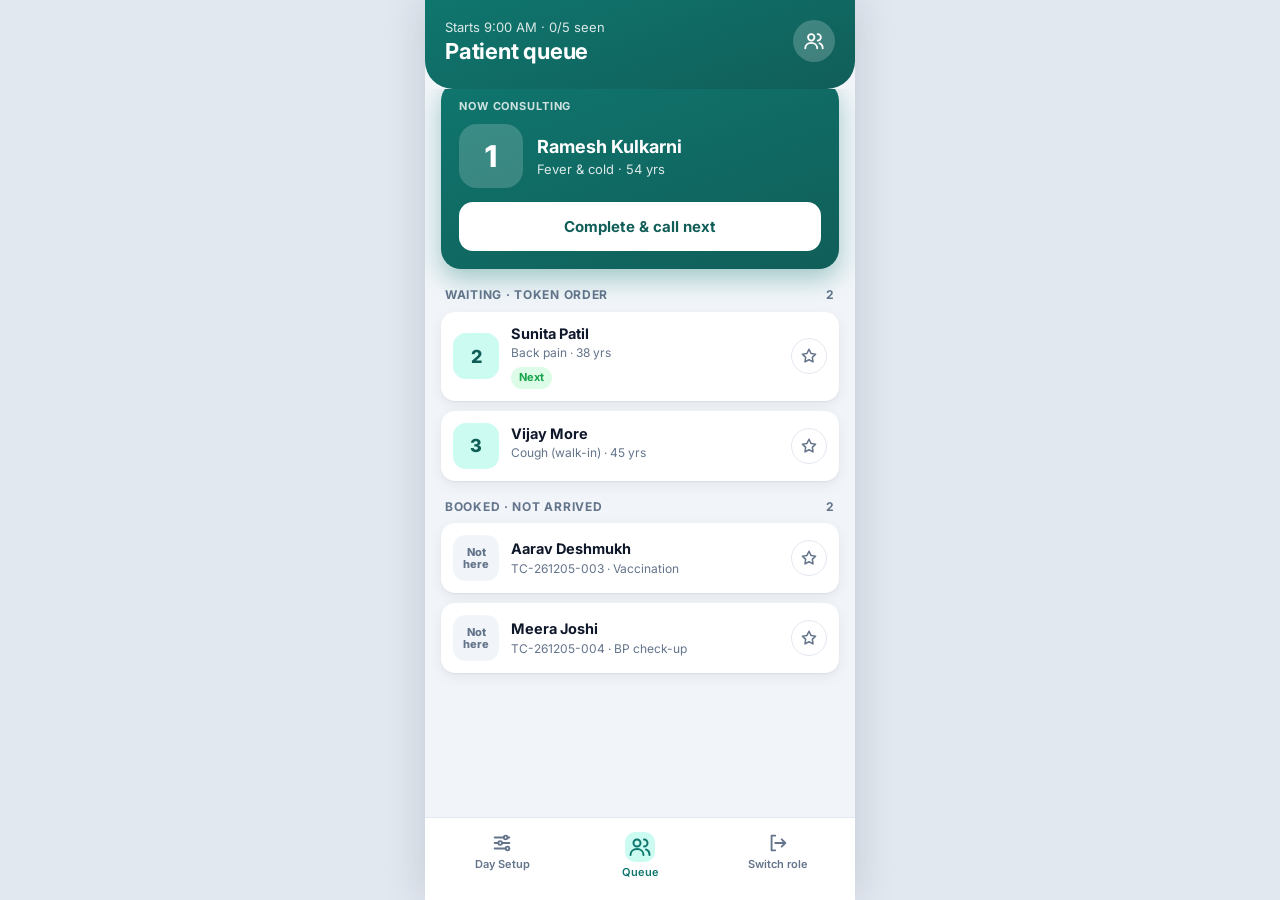
==== doctor-queue.html @ d453aa1d "Add Trimurti Clinic Figma-style mobile design prototype (patient, reception, doctor) Co-Authored-By:" ====
<!doctype html><html lang="en"><head><meta charset="utf-8"><meta name="viewport" content="width=device-width,initial-scale=1"><link rel="stylesheet" href="css/style.css"><link rel="preconnect" href="https://fonts.googleapis.com"><link href="https://fonts.googleapis.com/css2?family=Inter:wght@400;600;700;800&display=swap" rel="stylesheet"><title>Doctor · Queue</title></head><body><div class="app" id="app"></div><script src="js/tc.js"></script><script>
const {icon,esc,fmtTime,shell}=TC;
function item(a,i){
 return `<div class="item ${a.priority?'pri':''}"><div class="tk">${a.token}</div><div class="mid"><div class="nm">${esc(a.name)}</div><div class="sub">${esc(a.reason)}${a.age?' · '+esc(a.age)+' yrs':''}</div>
  <div class="meta">${i===0?'<span class="badge green">Next</span>':''}${a.priority?'<span class="badge amber">★ Priority</span>':''}</div></div>
  <button class="star ${a.priority?'on':''}" data-p="${a.id}">${icon('star')}</button></div>`;
}
function render(){
 const s=TC.load(),st=TC.stats(s),c=s.clinic,q=TC.queue(s),cur=TC.current(s);
 const away=TC.live(s).filter(a=>a.status==='booked');
 const hdr=`<div class="hdr"><div class="row"><div><p>Starts ${fmtTime(c.start)} · ${st.done}/${st.total} seen</p><h1>Patient queue</h1></div><div class="avatar">${icon('users')}</div></div></div>`;
 const body=`<div class="now" style="margin-top:-24px;position:relative"><div class="lbl">${cur?'Now consulting':'No patient inside'}</div>
  ${cur?`<div class="row"><div class="tkn">${cur.token}</div><div><b>${esc(cur.name)}</b><span>${esc(cur.reason)}${cur.age?' · '+esc(cur.age)+' yrs':''}</span></div></div>`:'<div class="row"><div class="tkn">–</div><div><b>Ready when you are</b><span>'+q.length+' patient'+(q.length===1?'':'s')+' waiting</span></div></div>'}
  <button class="btn" id="next" ${!cur&&!q.length?'disabled':''}>${cur?(q.length?'Complete &amp; call next':'Complete consultation'):'Call first patient'}</button></div>
  <div class="sec">Waiting · token order <span>${q.length}</span></div>
  ${q.length?q.map(item).join(''):'<div class="empty">Queue is empty. Reception gives tokens as patients arrive.</div>'}
  <div class="sec">Booked · not arrived <span>${away.length}</span></div>
  ${away.length?away.map(a=>`<div class="item ${a.priority?'pri':''}"><div class="tk none">Not<br>here</div><div class="mid"><div class="nm">${esc(a.name)}</div><div class="sub">${esc(a.id)} · ${esc(a.reason)}</div>${a.priority?'<div class="meta"><span class="badge amber">★ Priority</span></div>':''}</div><button class="star ${a.priority?'on':''}" data-p="${a.id}">${icon('star')}</button></div>`).join(''):'<div class="empty">Everyone has arrived.</div>'}`;
 document.getElementById('app').innerHTML=shell('doctor','doctor-queue.html',hdr,body);
 document.getElementById('next').onclick=()=>{TC.callNext();render()};
 document.querySelectorAll('[data-p]').forEach(b=>b.onclick=()=>{TC.togglePriority(b.dataset.p);render()});
}
render();TC.onChange(render);
</script></body></html>
---- css/style.css ----
:root{
  --p:#0F766E;--p-d:#115E59;--p-l:#CCFBF1;--p-xl:#F0FDFA;
  --ink:#0F172A;--mut:#64748B;--line:#E2E8F0;--bg:#F1F5F9;--card:#fff;
  --amber:#F59E0B;--amber-l:#FEF3C7;--red:#DC2626;--red-l:#FEE2E2;
  --green:#16A34A;--green-l:#DCFCE7;--blue:#2563EB;--blue-l:#DBEAFE;
  --r:16px;--sh:0 1px 2px rgba(15,23,42,.06),0 4px 14px rgba(15,23,42,.06);
}
*{box-sizing:border-box;margin:0;-webkit-tap-highlight-color:transparent}
html,body{height:100%}
body{font-family:Inter,system-ui,-apple-system,"Segoe UI",Roboto,sans-serif;color:var(--ink);background:#E2E8F0;font-size:14px;line-height:1.4}
a{color:inherit;text-decoration:none}
button,input,select{font:inherit;color:inherit}
.app{width:100%;max-width:430px;height:100vh;margin:0 auto;background:var(--bg);display:flex;flex-direction:column;position:relative;overflow:hidden;box-shadow:0 0 40px rgba(15,23,42,.15)}
html.framed body{background:transparent}
html.framed .app{box-shadow:none;max-width:none}
.sb{display:none;justify-content:space-between;align-items:center;padding:12px 24px 0;background:var(--p);color:#fff;font-weight:600;font-size:14px;height:40px}
html.framed .sb{display:flex}
.sb.light{background:transparent;color:var(--ink)}
.hdr{background:linear-gradient(160deg,var(--p) 0%,var(--p-d) 100%);color:#fff;padding:16px 20px 22px;border-radius:0 0 28px 28px;flex:none}
.hdr h1{font-size:22px;font-weight:700;letter-spacing:-.01em}
.hdr p{opacity:.85;font-size:13px;margin-top:2px}
.hdr .row{display:flex;justify-content:space-between;align-items:center;gap:12px}
.avatar{width:42px;height:42px;border-radius:50%;background:rgba(255,255,255,.2);display:grid;place-items:center;font-weight:700;flex:none}
.scroll{flex:1;overflow-y:auto;padding:16px 16px 24px}
.scroll.pull{margin-top:-14px;padding-top:0}
.tabbar{flex:none;display:flex;background:#fff;border-top:1px solid var(--line);padding:8px 8px 14px}
.tab{flex:1;display:flex;flex-direction:column;align-items:center;gap:3px;font-size:11px;font-weight:600;color:var(--mut);padding:6px 0;border-radius:12px}
.tab.on{color:var(--p)}
.tab.on svg{background:var(--p-l);border-radius:10px;padding:3px;width:30px;height:30px;box-sizing:border-box}
.card{background:var(--card);border-radius:var(--r);box-shadow:var(--sh);padding:16px;margin-bottom:14px}
.card h3{font-size:15px;font-weight:700;margin-bottom:10px}
.sec{font-size:12px;font-weight:700;color:var(--mut);text-transform:uppercase;letter-spacing:.06em;margin:18px 4px 8px;display:flex;justify-content:space-between;align-items:center}
.btn{display:flex;align-items:center;justify-content:center;gap:8px;width:100%;border:0;border-radius:14px;padding:14px;font-weight:700;font-size:15px;background:var(--p);color:#fff;cursor:pointer;box-shadow:0 6px 16px rgba(15,118,110,.3)}
.btn:active{transform:scale(.98)}
.btn.sec2{background:var(--p-l);color:var(--p-d);box-shadow:none}
.btn.ghost{background:#fff;color:var(--ink);border:1px solid var(--line);box-shadow:none}
.btn.danger{background:var(--red-l);color:var(--red);box-shadow:none}
.btn.sm{width:auto;padding:8px 14px;font-size:13px;border-radius:10px;box-shadow:none}
.btn[disabled]{opacity:.45;pointer-events:none}
.field{margin-bottom:14px}
.field label{display:block;font-size:12px;font-weight:600;color:var(--mut);margin-bottom:6px}
.field input,.field select{width:100%;border:1.5px solid var(--line);border-radius:12px;padding:12px 14px;background:#fff;outline:none;font-size:15px}
.field input:focus{border-color:var(--p);box-shadow:0 0 0 3px var(--p-l)}
.chips{display:flex;flex-wrap:wrap;gap:8px}
.chip{border:1.5px solid var(--line);background:#fff;border-radius:999px;padding:7px 12px;font-size:13px;font-weight:600;color:var(--mut);cursor:pointer}
.chip.on{background:var(--p-l);border-color:var(--p);color:var(--p-d)}
.badge{display:inline-flex;align-items:center;gap:4px;font-size:11px;font-weight:700;padding:3px 8px;border-radius:999px;background:var(--bg);color:var(--mut)}
.badge.green{background:var(--green-l);color:var(--green)}.badge.amber{background:var(--amber-l);color:#B45309}
.badge.blue{background:var(--blue-l);color:var(--blue)}.badge.red{background:var(--red-l);color:var(--red)}.badge.teal{background:var(--p-l);color:var(--p-d)}
.tiles{display:grid;grid-template-columns:repeat(4,1fr);gap:8px;margin-bottom:14px}
.tile{background:#fff;border-radius:14px;padding:10px 6px;text-align:center;box-shadow:var(--sh)}
.tile b{display:block;font-size:20px}.tile span{font-size:10.5px;color:var(--mut);font-weight:600}
.pull .tiles{margin-top:0}
.seg{display:flex;background:#E2E8F0;border-radius:12px;padding:3px;margin-bottom:12px}
.seg button{flex:1;border:0;background:transparent;padding:8px 4px;border-radius:10px;font-size:12.5px;font-weight:700;color:var(--mut);cursor:pointer}
.seg button.on{background:#fff;color:var(--ink);box-shadow:var(--sh)}
.item{display:flex;gap:12px;align-items:center;background:#fff;border-radius:14px;padding:12px;margin-bottom:10px;box-shadow:var(--sh)}
.item.pri{border:1.5px solid var(--amber);background:#FFFBEB}
.item .tk{width:46px;height:46px;border-radius:13px;background:var(--p-l);color:var(--p-d);display:grid;place-items:center;font-weight:800;font-size:18px;flex:none}
.item .tk.none{background:var(--bg);color:var(--mut);font-size:11px;text-align:center;line-height:1.1}
.item .tk.now{background:var(--p);color:#fff}
.item .mid{flex:1;min-width:0}
.item .nm{font-weight:700;font-size:14.5px;white-space:nowrap;overflow:hidden;text-overflow:ellipsis}
.item .sub{font-size:12px;color:var(--mut);margin-top:1px}
.item .meta{display:flex;gap:6px;margin-top:5px;flex-wrap:wrap}
.star{width:36px;height:36px;border-radius:50%;border:1.5px solid var(--line);background:#fff;display:grid;place-items:center;color:var(--mut);cursor:pointer;flex:none}
.star.on{background:var(--amber);border-color:var(--amber);color:#fff}
.star svg{width:18px;height:18px}
.stepper{display:flex;align-items:center;justify-content:space-between;padding:12px 0;border-bottom:1px solid var(--line)}
.stepper:last-child{border:0}
.stepper .l b{display:block;font-size:14px}.stepper .l span{font-size:12px;color:var(--mut)}
.stepper .c{display:flex;align-items:center;gap:12px}
.stepper .c button{width:34px;height:34px;border-radius:50%;border:0;background:var(--p-l);color:var(--p-d);font-size:20px;font-weight:700;cursor:pointer}
.stepper .c output{min-width:34px;text-align:center;font-weight:800;font-size:18px}
.bar{height:8px;background:var(--line);border-radius:99px;overflow:hidden}.bar i{display:block;height:100%;background:var(--p);border-radius:99px}
.big{text-align:center;padding:22px 16px}
.big .lbl{font-size:12px;color:var(--mut);font-weight:700;text-transform:uppercase;letter-spacing:.06em}
.big .num{font-size:64px;font-weight:800;color:var(--p);line-height:1.1}
.uid{font-family:ui-monospace,Menlo,Consolas,monospace;font-size:22px;font-weight:800;letter-spacing:.04em;background:var(--p-xl);border:2px dashed var(--p);color:var(--p-d);padding:12px;border-radius:14px;margin:10px 0}
.steps{display:flex;justify-content:space-between;margin:6px 0 2px}
.steps div{flex:1;text-align:center;font-size:10.5px;font-weight:700;color:var(--mut);position:relative}
.steps div i{display:grid;place-items:center;width:26px;height:26px;border-radius:50%;background:var(--line);margin:0 auto 5px;font-style:normal;position:relative;z-index:1}
.steps div.on i{background:var(--p);color:#fff}.steps div.on{color:var(--p-d)}
.steps div:not(:last-child):after{content:"";position:absolute;top:12px;left:50%;width:100%;height:2px;background:var(--line)}
.steps div.on:not(:last-child):after{background:var(--p)}
.kv{display:flex;justify-content:space-between;padding:8px 0;border-bottom:1px solid var(--line);font-size:13.5px}.kv:last-child{border:0}.kv span{color:var(--mut)}.kv b{font-weight:700}
.role{display:flex;gap:14px;align-items:center;background:#fff;border-radius:18px;padding:16px;margin-bottom:12px;box-shadow:var(--sh)}
.role .ic{width:52px;height:52px;border-radius:16px;display:grid;place-items:center;flex:none}
.role b{display:block;font-size:16px}.role span{font-size:12.5px;color:var(--mut)}
.role .go{margin-left:auto;color:var(--mut)}
.banner{border-radius:14px;padding:12px 14px;font-size:13px;font-weight:600;margin-bottom:14px;display:flex;gap:10px;align-items:flex-start}
.banner.warn{background:var(--amber-l);color:#92400E}.banner.err{background:var(--red-l);color:var(--red)}.banner.ok{background:var(--green-l);color:#166534}
.fab{position:absolute;right:16px;bottom:84px;background:var(--p);color:#fff;border:0;border-radius:999px;padding:14px 18px;font-weight:700;display:flex;gap:8px;align-items:center;box-shadow:0 8px 20px rgba(15,118,110,.4);cursor:pointer}
.sheet-bg{position:absolute;inset:0;background:rgba(15,23,42,.5);display:flex;align-items:flex-end;z-index:20}
.sheet{background:#fff;width:100%;border-radius:24px 24px 0 0;padding:18px 18px 28px}
.sheet h3{margin-bottom:14px;font-size:17px}
.toast{position:absolute;left:50%;bottom:90px;transform:translateX(-50%);background:var(--ink);color:#fff;padding:10px 16px;border-radius:12px;font-size:13px;font-weight:600;z-index:30;white-space:nowrap}
.toggle{width:52px;height:30px;background:var(--line);border-radius:99px;position:relative;cursor:pointer;border:0;flex:none}
.toggle:after{content:"";position:absolute;top:3px;left:3px;width:24px;height:24px;border-radius:50%;background:#fff;transition:.2s;box-shadow:0 1px 3px rgba(0,0,0,.3)}
.toggle.on{background:var(--p)}.toggle.on:after{left:25px}
.empty{text-align:center;color:var(--mut);padding:28px 12px;font-size:13px}
.now{background:linear-gradient(160deg,var(--p),var(--p-d));color:#fff;border-radius:20px;padding:18px;margin-bottom:14px;box-shadow:0 10px 24px rgba(15,118,110,.35)}
.now .lbl{font-size:11px;font-weight:700;opacity:.8;text-transform:uppercase;letter-spacing:.08em}
.now .row{display:flex;gap:14px;align-items:center;margin:10px 0 14px}
.now .tkn{width:64px;height:64px;border-radius:18px;background:rgba(255,255,255,.18);display:grid;place-items:center;font-size:30px;font-weight:800}
.now b{font-size:18px;display:block}.now span{opacity:.85;font-size:13px}
.now .btn{background:#fff;color:var(--p-d);box-shadow:none}
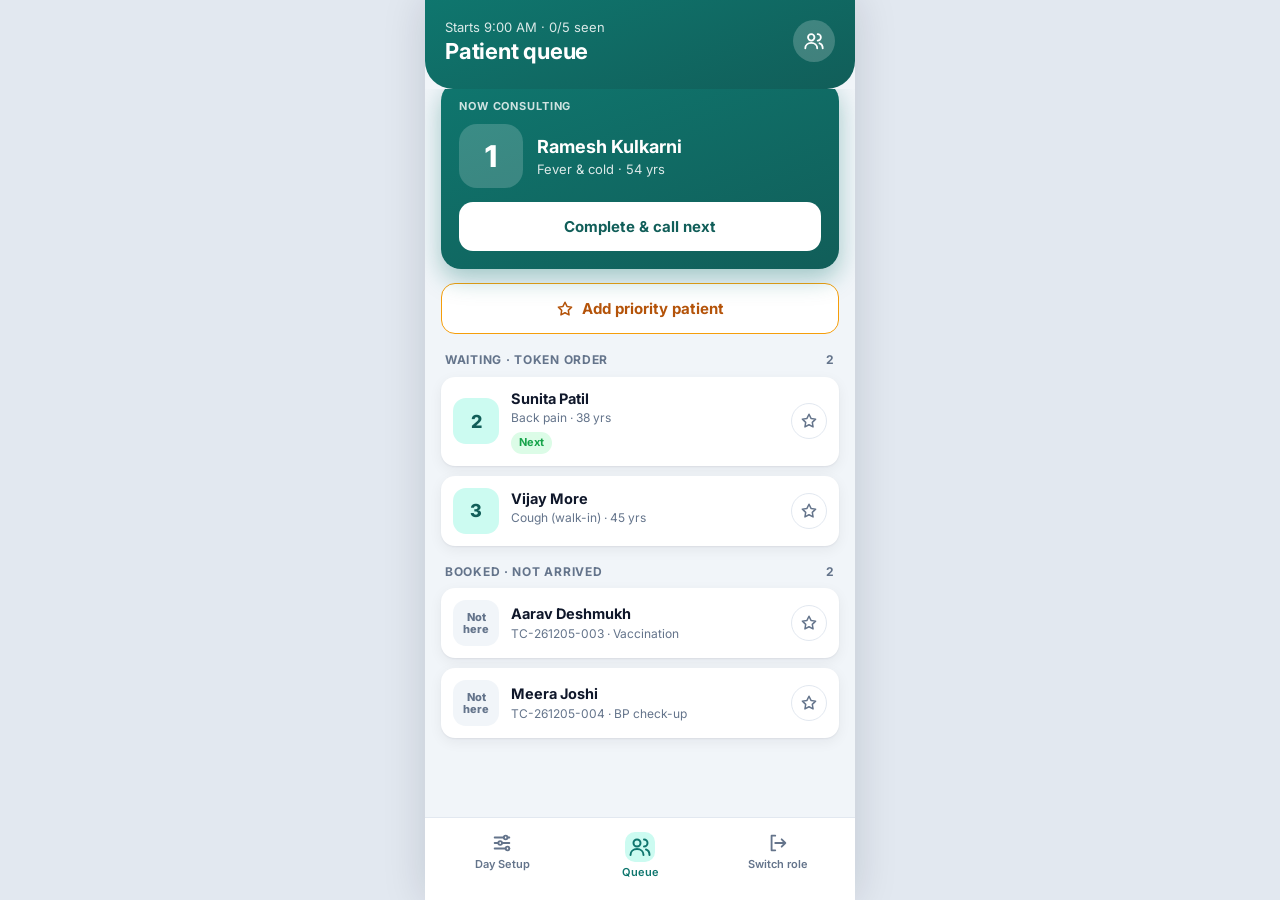
==== commit eea354d0: "Let doctor add new priority patients from queue and setup screens Co-Authored-By: Claude Sonnet 5.5 " ====
--- a/doctor-queue.html
+++ b/doctor-queue.html
@@ -1,4 +1,4 @@
-<!doctype html><html lang="en"><head><meta charset="utf-8"><meta name="viewport" content="width=device-width,initial-scale=1"><link rel="stylesheet" href="css/style.css"><link rel="preconnect" href="https://fonts.googleapis.com"><link href="https://fonts.googleapis.com/css2?family=Inter:wght@400;600;700;800&display=swap" rel="stylesheet"><title>Doctor · Queue</title></head><body><div class="app" id="app"></div><script src="js/tc.js"></script><script>
+<!doctype html><html lang="en"><head><meta charset="utf-8"><meta name="viewport" content="width=device-width,initial-scale=1"><link rel="manifest" href="manifest.json"><meta name="theme-color" content="#0F766E"><meta name="apple-mobile-web-app-capable" content="yes"><link rel="apple-touch-icon" href="icons/icon-192.png"><link rel="stylesheet" href="css/style.css"><link rel="preconnect" href="https://fonts.googleapis.com"><link href="https://fonts.googleapis.com/css2?family=Inter:wght@400;600;700;800&display=swap" rel="stylesheet"><title>Doctor · Queue</title></head><body><div class="app" id="app"></div><script src="js/tc.js"></script><script>
 const {icon,esc,fmtTime,shell}=TC;
 function item(a,i){
  return `<div class="item ${a.priority?'pri':''}"><div class="tk">${a.token}</div><div class="mid"><div class="nm">${esc(a.name)}</div><div class="sub">${esc(a.reason)}${a.age?' · '+esc(a.age)+' yrs':''}</div>
@@ -12,13 +12,15 @@
  const body=`<div class="now" style="margin-top:-24px;position:relative"><div class="lbl">${cur?'Now consulting':'No patient inside'}</div>
   ${cur?`<div class="row"><div class="tkn">${cur.token}</div><div><b>${esc(cur.name)}</b><span>${esc(cur.reason)}${cur.age?' · '+esc(cur.age)+' yrs':''}</span></div></div>`:'<div class="row"><div class="tkn">–</div><div><b>Ready when you are</b><span>'+q.length+' patient'+(q.length===1?'':'s')+' waiting</span></div></div>'}
   <button class="btn" id="next" ${!cur&&!q.length?'disabled':''}>${cur?(q.length?'Complete &amp; call next':'Complete consultation'):'Call first patient'}</button></div>
+  <button class="btn ghost" id="addp" style="margin-bottom:6px;border-color:var(--amber);color:#B45309">${icon('star',18)} Add priority patient</button>
   <div class="sec">Waiting · token order <span>${q.length}</span></div>
   ${q.length?q.map(item).join(''):'<div class="empty">Queue is empty. Reception gives tokens as patients arrive.</div>'}
   <div class="sec">Booked · not arrived <span>${away.length}</span></div>
   ${away.length?away.map(a=>`<div class="item ${a.priority?'pri':''}"><div class="tk none">Not<br>here</div><div class="mid"><div class="nm">${esc(a.name)}</div><div class="sub">${esc(a.id)} · ${esc(a.reason)}</div>${a.priority?'<div class="meta"><span class="badge amber">★ Priority</span></div>':''}</div><button class="star ${a.priority?'on':''}" data-p="${a.id}">${icon('star')}</button></div>`).join(''):'<div class="empty">Everyone has arrived.</div>'}`;
  document.getElementById('app').innerHTML=shell('doctor','doctor-queue.html',hdr,body);
+ document.getElementById('addp').onclick=()=>TC.prioritySheet(a=>{render();TC.toast(a.name.split(' ')[0]+' added as first (token '+a.token+')')});
  document.getElementById('next').onclick=()=>{TC.callNext();render()};
  document.querySelectorAll('[data-p]').forEach(b=>b.onclick=()=>{TC.togglePriority(b.dataset.p);render()});
 }
 render();TC.onChange(render);
-</script></body></html>
+</script><script>if("serviceWorker"in navigator&&top===window)navigator.serviceWorker.register("sw.js").catch(()=>{})</script></body></html>
--- a/css/style.css
+++ b/css/style.css
@@ -10,7 +10,7 @@
 body{font-family:Inter,system-ui,-apple-system,"Segoe UI",Roboto,sans-serif;color:var(--ink);background:#E2E8F0;font-size:14px;line-height:1.4}
 a{color:inherit;text-decoration:none}
 button,input,select{font:inherit;color:inherit}
-.app{width:100%;max-width:430px;height:100vh;margin:0 auto;background:var(--bg);display:flex;flex-direction:column;position:relative;overflow:hidden;box-shadow:0 0 40px rgba(15,23,42,.15)}
+.app{width:100%;max-width:430px;height:100dvh;margin:0 auto;background:var(--bg);display:flex;flex-direction:column;position:relative;overflow:hidden;box-shadow:0 0 40px rgba(15,23,42,.15)}
 html.framed body{background:transparent}
 html.framed .app{box-shadow:none;max-width:none}
 .sb{display:none;justify-content:space-between;align-items:center;padding:12px 24px 0;background:var(--p);color:#fff;font-weight:600;font-size:14px;height:40px}
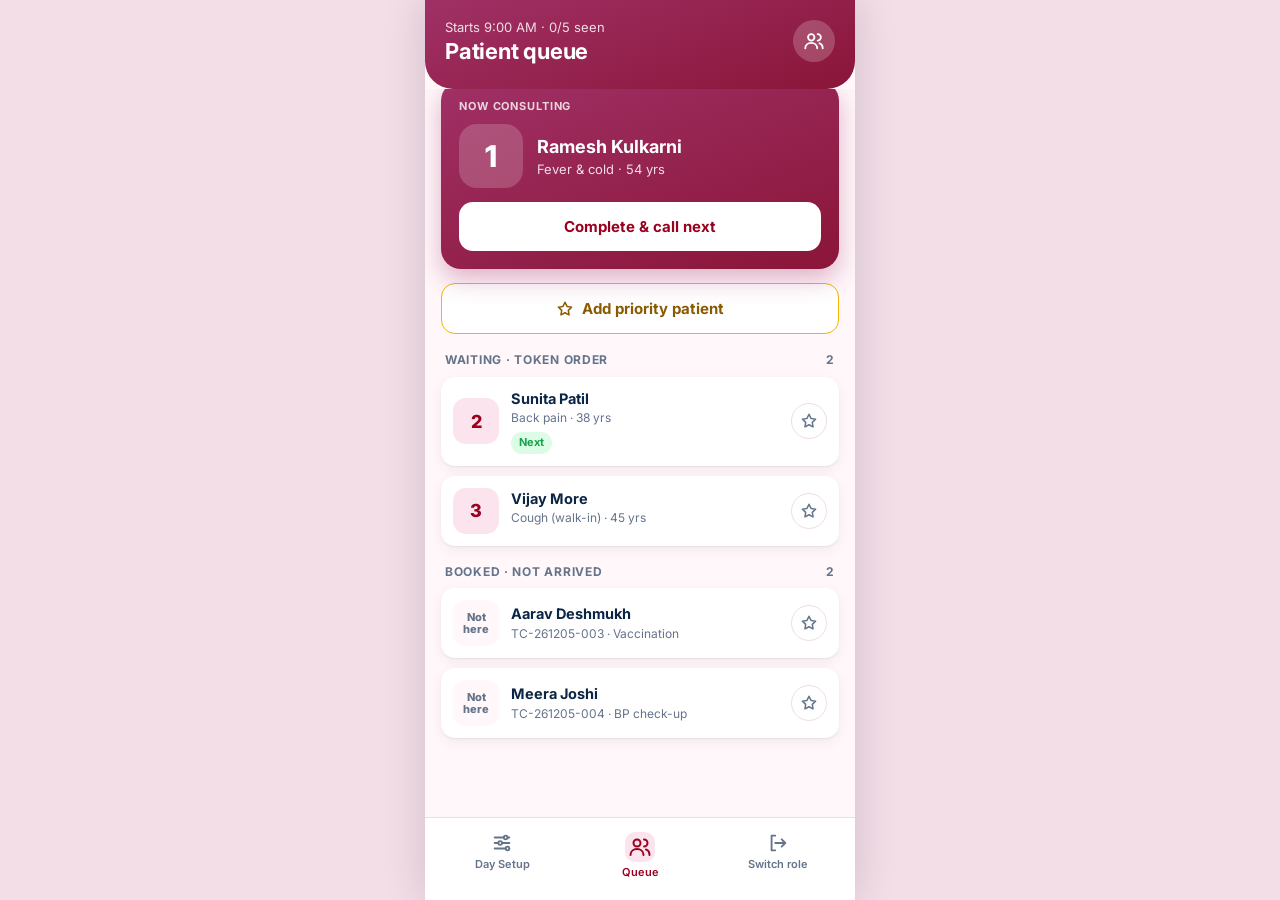
==== commit 0cc1d7ff: "Add logo splash screen and rebrand palette to plum/maroon/gold Co-Authored-By: Claude Sonnet 5.5 <no" ====
--- a/doctor-queue.html
+++ b/doctor-queue.html
@@ -1,4 +1,4 @@
-<!doctype html><html lang="en"><head><meta charset="utf-8"><meta name="viewport" content="width=device-width,initial-scale=1"><link rel="manifest" href="manifest.json"><meta name="theme-color" content="#0F766E"><meta name="apple-mobile-web-app-capable" content="yes"><link rel="apple-touch-icon" href="icons/icon-192.png"><link rel="stylesheet" href="css/style.css"><link rel="preconnect" href="https://fonts.googleapis.com"><link href="https://fonts.googleapis.com/css2?family=Inter:wght@400;600;700;800&display=swap" rel="stylesheet"><title>Doctor · Queue</title></head><body><div class="app" id="app"></div><script src="js/tc.js"></script><script>
+<!doctype html><html lang="en"><head><meta charset="utf-8"><meta name="viewport" content="width=device-width,initial-scale=1"><link rel="manifest" href="manifest.json"><meta name="theme-color" content="#A03166"><meta name="apple-mobile-web-app-capable" content="yes"><link rel="apple-touch-icon" href="icons/icon-192.png"><link rel="stylesheet" href="css/style.css"><link rel="preconnect" href="https://fonts.googleapis.com"><link href="https://fonts.googleapis.com/css2?family=Inter:wght@400;600;700;800&display=swap" rel="stylesheet"><title>Doctor · Queue</title></head><body><div class="app" id="app"></div><script src="js/tc.js"></script><script>
 const {icon,esc,fmtTime,shell}=TC;
 function item(a,i){
  return `<div class="item ${a.priority?'pri':''}"><div class="tk">${a.token}</div><div class="mid"><div class="nm">${esc(a.name)}</div><div class="sub">${esc(a.reason)}${a.age?' · '+esc(a.age)+' yrs':''}</div>
@@ -12,7 +12,7 @@
  const body=`<div class="now" style="margin-top:-24px;position:relative"><div class="lbl">${cur?'Now consulting':'No patient inside'}</div>
   ${cur?`<div class="row"><div class="tkn">${cur.token}</div><div><b>${esc(cur.name)}</b><span>${esc(cur.reason)}${cur.age?' · '+esc(cur.age)+' yrs':''}</span></div></div>`:'<div class="row"><div class="tkn">–</div><div><b>Ready when you are</b><span>'+q.length+' patient'+(q.length===1?'':'s')+' waiting</span></div></div>'}
   <button class="btn" id="next" ${!cur&&!q.length?'disabled':''}>${cur?(q.length?'Complete &amp; call next':'Complete consultation'):'Call first patient'}</button></div>
-  <button class="btn ghost" id="addp" style="margin-bottom:6px;border-color:var(--amber);color:#B45309">${icon('star',18)} Add priority patient</button>
+  <button class="btn ghost" id="addp" style="margin-bottom:6px;border-color:var(--amber);color:#8A5A00">${icon('star',18)} Add priority patient</button>
   <div class="sec">Waiting · token order <span>${q.length}</span></div>
   ${q.length?q.map(item).join(''):'<div class="empty">Queue is empty. Reception gives tokens as patients arrive.</div>'}
   <div class="sec">Booked · not arrived <span>${away.length}</span></div>
--- a/css/style.css
+++ b/css/style.css
@@ -1,13 +1,13 @@
 :root{
-  --p:#0F766E;--p-d:#115E59;--p-l:#CCFBF1;--p-xl:#F0FDFA;
-  --ink:#0F172A;--mut:#64748B;--line:#E2E8F0;--bg:#F1F5F9;--card:#fff;
-  --amber:#F59E0B;--amber-l:#FEF3C7;--red:#DC2626;--red-l:#FEE2E2;
-  --green:#16A34A;--green-l:#DCFCE7;--blue:#2563EB;--blue-l:#DBEAFE;
+  --p:#A03166;--p-d:#9A011E;--p-l:#FCE4EE;--p-xl:#FFF5F9;--gold:#FFC719;--navy:#0B2545;
+  --ink:#0B2545;--mut:#64748B;--line:#F0DCE5;--bg:#FFF7FA;--card:#fff;
+  --amber:#F5B400;--amber-l:#FFF1BF;--red:#DC2626;--red-l:#FEE2E2;
+  --green:#16A34A;--green-l:#DCFCE7;--blue:#0B3D91;--blue-l:#DCE6F7;
   --r:16px;--sh:0 1px 2px rgba(15,23,42,.06),0 4px 14px rgba(15,23,42,.06);
 }
 *{box-sizing:border-box;margin:0;-webkit-tap-highlight-color:transparent}
 html,body{height:100%}
-body{font-family:Inter,system-ui,-apple-system,"Segoe UI",Roboto,sans-serif;color:var(--ink);background:#E2E8F0;font-size:14px;line-height:1.4}
+body{font-family:Inter,"Noto Sans Devanagari",system-ui,-apple-system,"Segoe UI",Roboto,sans-serif;color:var(--ink);background:#F3DDE7;font-size:14px;line-height:1.4}
 a{color:inherit;text-decoration:none}
 button,input,select{font:inherit;color:inherit}
 .app{width:100%;max-width:430px;height:100dvh;margin:0 auto;background:var(--bg);display:flex;flex-direction:column;position:relative;overflow:hidden;box-shadow:0 0 40px rgba(15,23,42,.15)}
@@ -16,7 +16,7 @@
 .sb{display:none;justify-content:space-between;align-items:center;padding:12px 24px 0;background:var(--p);color:#fff;font-weight:600;font-size:14px;height:40px}
 html.framed .sb{display:flex}
 .sb.light{background:transparent;color:var(--ink)}
-.hdr{background:linear-gradient(160deg,var(--p) 0%,var(--p-d) 100%);color:#fff;padding:16px 20px 22px;border-radius:0 0 28px 28px;flex:none}
+.hdr{background:linear-gradient(160deg,var(--p) 0%,#8A1538 100%);color:#fff;padding:16px 20px 22px;border-radius:0 0 28px 28px;flex:none}
 .hdr h1{font-size:22px;font-weight:700;letter-spacing:-.01em}
 .hdr p{opacity:.85;font-size:13px;margin-top:2px}
 .hdr .row{display:flex;justify-content:space-between;align-items:center;gap:12px}
@@ -26,11 +26,11 @@
 .tabbar{flex:none;display:flex;background:#fff;border-top:1px solid var(--line);padding:8px 8px 14px}
 .tab{flex:1;display:flex;flex-direction:column;align-items:center;gap:3px;font-size:11px;font-weight:600;color:var(--mut);padding:6px 0;border-radius:12px}
 .tab.on{color:var(--p)}
-.tab.on svg{background:var(--p-l);border-radius:10px;padding:3px;width:30px;height:30px;box-sizing:border-box}
+.tab.on{color:var(--p-d)}.tab.on svg{background:var(--p-l);border-radius:10px;padding:3px;width:30px;height:30px;box-sizing:border-box}
 .card{background:var(--card);border-radius:var(--r);box-shadow:var(--sh);padding:16px;margin-bottom:14px}
 .card h3{font-size:15px;font-weight:700;margin-bottom:10px}
 .sec{font-size:12px;font-weight:700;color:var(--mut);text-transform:uppercase;letter-spacing:.06em;margin:18px 4px 8px;display:flex;justify-content:space-between;align-items:center}
-.btn{display:flex;align-items:center;justify-content:center;gap:8px;width:100%;border:0;border-radius:14px;padding:14px;font-weight:700;font-size:15px;background:var(--p);color:#fff;cursor:pointer;box-shadow:0 6px 16px rgba(15,118,110,.3)}
+.btn{display:flex;align-items:center;justify-content:center;gap:8px;width:100%;border:0;border-radius:14px;padding:14px;font-weight:700;font-size:15px;background:var(--p);color:#fff;cursor:pointer;box-shadow:0 6px 16px rgba(160,49,102,.3)}
 .btn:active{transform:scale(.98)}
 .btn.sec2{background:var(--p-l);color:var(--p-d);box-shadow:none}
 .btn.ghost{background:#fff;color:var(--ink);border:1px solid var(--line);box-shadow:none}
@@ -45,13 +45,13 @@
 .chip{border:1.5px solid var(--line);background:#fff;border-radius:999px;padding:7px 12px;font-size:13px;font-weight:600;color:var(--mut);cursor:pointer}
 .chip.on{background:var(--p-l);border-color:var(--p);color:var(--p-d)}
 .badge{display:inline-flex;align-items:center;gap:4px;font-size:11px;font-weight:700;padding:3px 8px;border-radius:999px;background:var(--bg);color:var(--mut)}
-.badge.green{background:var(--green-l);color:var(--green)}.badge.amber{background:var(--amber-l);color:#B45309}
+.badge.green{background:var(--green-l);color:var(--green)}.badge.amber{background:var(--amber-l);color:#8A5A00}
 .badge.blue{background:var(--blue-l);color:var(--blue)}.badge.red{background:var(--red-l);color:var(--red)}.badge.teal{background:var(--p-l);color:var(--p-d)}
 .tiles{display:grid;grid-template-columns:repeat(4,1fr);gap:8px;margin-bottom:14px}
 .tile{background:#fff;border-radius:14px;padding:10px 6px;text-align:center;box-shadow:var(--sh)}
 .tile b{display:block;font-size:20px}.tile span{font-size:10.5px;color:var(--mut);font-weight:600}
 .pull .tiles{margin-top:0}
-.seg{display:flex;background:#E2E8F0;border-radius:12px;padding:3px;margin-bottom:12px}
+.seg{display:flex;background:#F3DDE7;border-radius:12px;padding:3px;margin-bottom:12px}
 .seg button{flex:1;border:0;background:transparent;padding:8px 4px;border-radius:10px;font-size:12.5px;font-weight:700;color:var(--mut);cursor:pointer}
 .seg button.on{background:#fff;color:var(--ink);box-shadow:var(--sh)}
 .item{display:flex;gap:12px;align-items:center;background:#fff;border-radius:14px;padding:12px;margin-bottom:10px;box-shadow:var(--sh)}
@@ -89,8 +89,8 @@
 .role b{display:block;font-size:16px}.role span{font-size:12.5px;color:var(--mut)}
 .role .go{margin-left:auto;color:var(--mut)}
 .banner{border-radius:14px;padding:12px 14px;font-size:13px;font-weight:600;margin-bottom:14px;display:flex;gap:10px;align-items:flex-start}
-.banner.warn{background:var(--amber-l);color:#92400E}.banner.err{background:var(--red-l);color:var(--red)}.banner.ok{background:var(--green-l);color:#166534}
-.fab{position:absolute;right:16px;bottom:84px;background:var(--p);color:#fff;border:0;border-radius:999px;padding:14px 18px;font-weight:700;display:flex;gap:8px;align-items:center;box-shadow:0 8px 20px rgba(15,118,110,.4);cursor:pointer}
+.banner.warn{background:var(--amber-l);color:#6B4500}.banner.err{background:var(--red-l);color:var(--red)}.banner.ok{background:var(--green-l);color:#166534}
+.fab{position:absolute;right:16px;bottom:84px;background:var(--p);color:#fff;border:0;border-radius:999px;padding:14px 18px;font-weight:700;display:flex;gap:8px;align-items:center;box-shadow:0 8px 20px rgba(160,49,102,.4);cursor:pointer}
 .sheet-bg{position:absolute;inset:0;background:rgba(15,23,42,.5);display:flex;align-items:flex-end;z-index:20}
 .sheet{background:#fff;width:100%;border-radius:24px 24px 0 0;padding:18px 18px 28px}
 .sheet h3{margin-bottom:14px;font-size:17px}
@@ -99,7 +99,7 @@
 .toggle:after{content:"";position:absolute;top:3px;left:3px;width:24px;height:24px;border-radius:50%;background:#fff;transition:.2s;box-shadow:0 1px 3px rgba(0,0,0,.3)}
 .toggle.on{background:var(--p)}.toggle.on:after{left:25px}
 .empty{text-align:center;color:var(--mut);padding:28px 12px;font-size:13px}
-.now{background:linear-gradient(160deg,var(--p),var(--p-d));color:#fff;border-radius:20px;padding:18px;margin-bottom:14px;box-shadow:0 10px 24px rgba(15,118,110,.35)}
+.now{background:linear-gradient(160deg,var(--p),#8A1538);color:#fff;border-radius:20px;padding:18px;margin-bottom:14px;box-shadow:0 10px 24px rgba(160,49,102,.35)}
 .now .lbl{font-size:11px;font-weight:700;opacity:.8;text-transform:uppercase;letter-spacing:.08em}
 .now .row{display:flex;gap:14px;align-items:center;margin:10px 0 14px}
 .now .tkn{width:64px;height:64px;border-radius:18px;background:rgba(255,255,255,.18);display:grid;place-items:center;font-size:30px;font-weight:800}
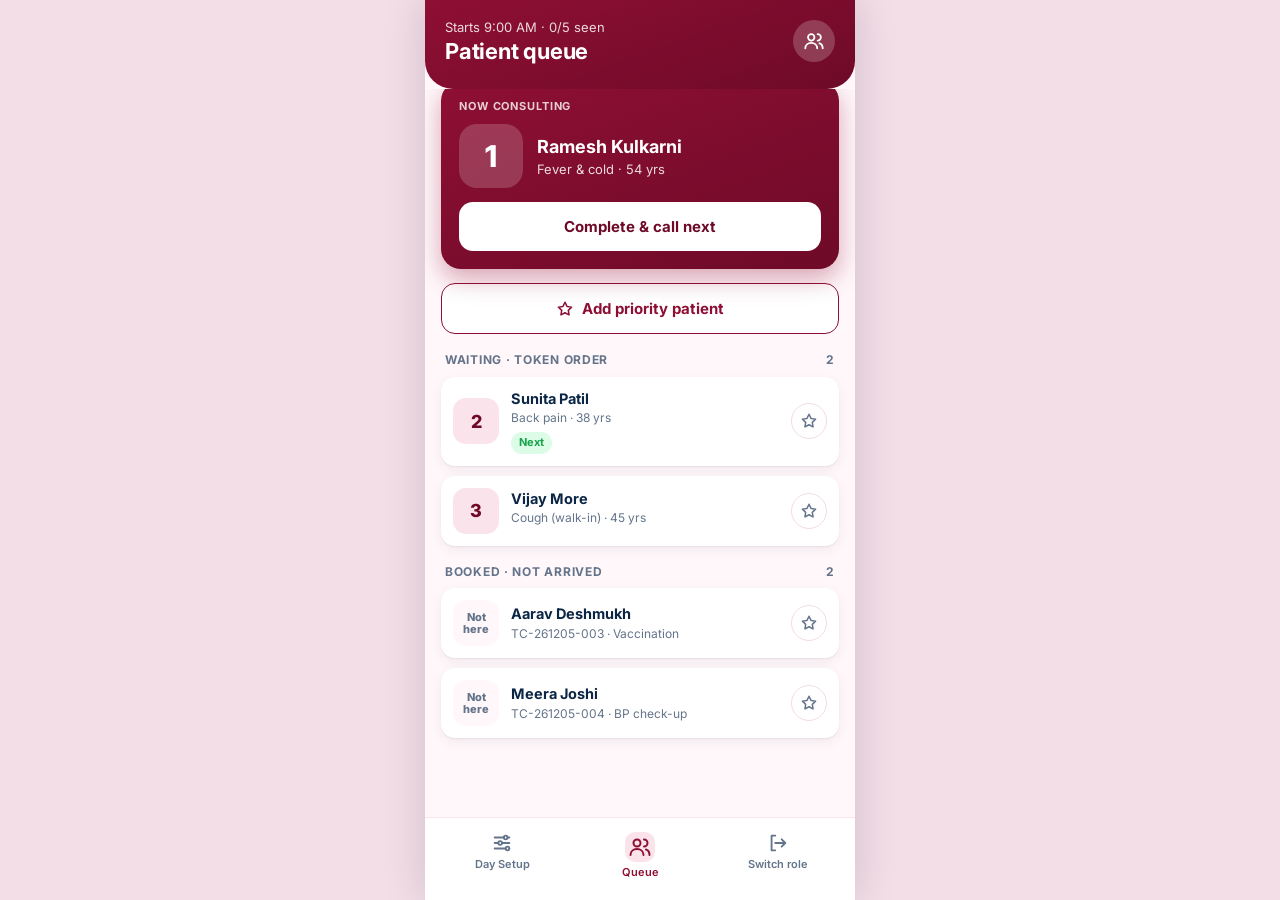
==== commit 88db1811: "Unify burgundy primary, white nav bar, gold only for small highlights Co-Authored-By: Claude Sonnet " ====
--- a/doctor-queue.html
+++ b/doctor-queue.html
@@ -1,4 +1,4 @@
-<!doctype html><html lang="en"><head><meta charset="utf-8"><meta name="viewport" content="width=device-width,initial-scale=1"><link rel="manifest" href="manifest.json"><meta name="theme-color" content="#A03166"><meta name="apple-mobile-web-app-capable" content="yes"><link rel="apple-touch-icon" href="icons/icon-192.png"><link rel="stylesheet" href="css/style.css"><link rel="preconnect" href="https://fonts.googleapis.com"><link href="https://fonts.googleapis.com/css2?family=Inter:wght@400;600;700;800&display=swap" rel="stylesheet"><title>Doctor · Queue</title></head><body><div class="app" id="app"></div><script src="js/tc.js"></script><script>
+<!doctype html><html lang="en"><head><meta charset="utf-8"><meta name="viewport" content="width=device-width,initial-scale=1"><link rel="manifest" href="manifest.json"><meta name="theme-color" content="#8E0F34"><meta name="apple-mobile-web-app-capable" content="yes"><link rel="apple-touch-icon" href="icons/icon-192.png"><link rel="stylesheet" href="css/style.css"><link rel="preconnect" href="https://fonts.googleapis.com"><link href="https://fonts.googleapis.com/css2?family=Inter:wght@400;600;700;800&display=swap" rel="stylesheet"><title>Doctor · Queue</title></head><body><div class="app" id="app"></div><script src="js/tc.js"></script><script>
 const {icon,esc,fmtTime,shell}=TC;
 function item(a,i){
  return `<div class="item ${a.priority?'pri':''}"><div class="tk">${a.token}</div><div class="mid"><div class="nm">${esc(a.name)}</div><div class="sub">${esc(a.reason)}${a.age?' · '+esc(a.age)+' yrs':''}</div>
@@ -12,7 +12,7 @@
  const body=`<div class="now" style="margin-top:-24px;position:relative"><div class="lbl">${cur?'Now consulting':'No patient inside'}</div>
   ${cur?`<div class="row"><div class="tkn">${cur.token}</div><div><b>${esc(cur.name)}</b><span>${esc(cur.reason)}${cur.age?' · '+esc(cur.age)+' yrs':''}</span></div></div>`:'<div class="row"><div class="tkn">–</div><div><b>Ready when you are</b><span>'+q.length+' patient'+(q.length===1?'':'s')+' waiting</span></div></div>'}
   <button class="btn" id="next" ${!cur&&!q.length?'disabled':''}>${cur?(q.length?'Complete &amp; call next':'Complete consultation'):'Call first patient'}</button></div>
-  <button class="btn ghost" id="addp" style="margin-bottom:6px;border-color:var(--amber);color:#8A5A00">${icon('star',18)} Add priority patient</button>
+  <button class="btn ghost" id="addp" style="margin-bottom:6px;border-color:var(--p);color:var(--p)">${icon('star',18)} Add priority patient</button>
   <div class="sec">Waiting · token order <span>${q.length}</span></div>
   ${q.length?q.map(item).join(''):'<div class="empty">Queue is empty. Reception gives tokens as patients arrive.</div>'}
   <div class="sec">Booked · not arrived <span>${away.length}</span></div>
--- a/css/style.css
+++ b/css/style.css
@@ -1,5 +1,5 @@
 :root{
-  --p:#A03166;--p-d:#9A011E;--p-l:#FCE4EE;--p-xl:#FFF5F9;--gold:#FFC719;--navy:#0B2545;
+  --p:#8E0F34;--p-d:#6E0A28;--p-l:#FBE3EC;--p-xl:#FFF5F8;--gold:#FFC719;--navy:#0B2545;
   --ink:#0B2545;--mut:#64748B;--line:#F0DCE5;--bg:#FFF7FA;--card:#fff;
   --amber:#F5B400;--amber-l:#FFF1BF;--red:#DC2626;--red-l:#FEE2E2;
   --green:#16A34A;--green-l:#DCFCE7;--blue:#0B3D91;--blue-l:#DCE6F7;
@@ -16,21 +16,21 @@
 .sb{display:none;justify-content:space-between;align-items:center;padding:12px 24px 0;background:var(--p);color:#fff;font-weight:600;font-size:14px;height:40px}
 html.framed .sb{display:flex}
 .sb.light{background:transparent;color:var(--ink)}
-.hdr{background:linear-gradient(160deg,var(--p) 0%,#8A1538 100%);color:#fff;padding:16px 20px 22px;border-radius:0 0 28px 28px;flex:none}
+.hdr{background:linear-gradient(160deg,var(--p) 0%,var(--p-d) 100%);color:#fff;padding:16px 20px 22px;border-radius:0 0 28px 28px;flex:none}
 .hdr h1{font-size:22px;font-weight:700;letter-spacing:-.01em}
 .hdr p{opacity:.85;font-size:13px;margin-top:2px}
 .hdr .row{display:flex;justify-content:space-between;align-items:center;gap:12px}
 .avatar{width:42px;height:42px;border-radius:50%;background:rgba(255,255,255,.2);display:grid;place-items:center;font-weight:700;flex:none}
 .scroll{flex:1;overflow-y:auto;padding:16px 16px 24px}
 .scroll.pull{margin-top:-14px;padding-top:0}
-.tabbar{flex:none;display:flex;background:#fff;border-top:1px solid var(--line);padding:8px 8px 14px}
+.tabbar{flex:none;display:flex;background:#fff;border-top:1px solid var(--p-l);padding:8px 8px 14px}
 .tab{flex:1;display:flex;flex-direction:column;align-items:center;gap:3px;font-size:11px;font-weight:600;color:var(--mut);padding:6px 0;border-radius:12px}
 .tab.on{color:var(--p)}
-.tab.on{color:var(--p-d)}.tab.on svg{background:var(--p-l);border-radius:10px;padding:3px;width:30px;height:30px;box-sizing:border-box}
+.tab.on{color:var(--p)}.tab.on svg{background:var(--p-l);border-radius:10px;padding:3px;width:30px;height:30px;box-sizing:border-box}
 .card{background:var(--card);border-radius:var(--r);box-shadow:var(--sh);padding:16px;margin-bottom:14px}
 .card h3{font-size:15px;font-weight:700;margin-bottom:10px}
 .sec{font-size:12px;font-weight:700;color:var(--mut);text-transform:uppercase;letter-spacing:.06em;margin:18px 4px 8px;display:flex;justify-content:space-between;align-items:center}
-.btn{display:flex;align-items:center;justify-content:center;gap:8px;width:100%;border:0;border-radius:14px;padding:14px;font-weight:700;font-size:15px;background:var(--p);color:#fff;cursor:pointer;box-shadow:0 6px 16px rgba(160,49,102,.3)}
+.btn{display:flex;align-items:center;justify-content:center;gap:8px;width:100%;border:0;border-radius:14px;padding:14px;font-weight:700;font-size:15px;background:var(--p);color:#fff;cursor:pointer;box-shadow:0 6px 16px rgba(142,15,52,.3)}
 .btn:active{transform:scale(.98)}
 .btn.sec2{background:var(--p-l);color:var(--p-d);box-shadow:none}
 .btn.ghost{background:#fff;color:var(--ink);border:1px solid var(--line);box-shadow:none}
@@ -55,7 +55,7 @@
 .seg button{flex:1;border:0;background:transparent;padding:8px 4px;border-radius:10px;font-size:12.5px;font-weight:700;color:var(--mut);cursor:pointer}
 .seg button.on{background:#fff;color:var(--ink);box-shadow:var(--sh)}
 .item{display:flex;gap:12px;align-items:center;background:#fff;border-radius:14px;padding:12px;margin-bottom:10px;box-shadow:var(--sh)}
-.item.pri{border:1.5px solid var(--amber);background:#FFFBEB}
+.item.pri{border:1.5px solid var(--p);background:var(--p-xl)}
 .item .tk{width:46px;height:46px;border-radius:13px;background:var(--p-l);color:var(--p-d);display:grid;place-items:center;font-weight:800;font-size:18px;flex:none}
 .item .tk.none{background:var(--bg);color:var(--mut);font-size:11px;text-align:center;line-height:1.1}
 .item .tk.now{background:var(--p);color:#fff}
@@ -64,7 +64,7 @@
 .item .sub{font-size:12px;color:var(--mut);margin-top:1px}
 .item .meta{display:flex;gap:6px;margin-top:5px;flex-wrap:wrap}
 .star{width:36px;height:36px;border-radius:50%;border:1.5px solid var(--line);background:#fff;display:grid;place-items:center;color:var(--mut);cursor:pointer;flex:none}
-.star.on{background:var(--amber);border-color:var(--amber);color:#fff}
+.star.on{background:var(--gold);border-color:var(--gold);color:var(--p-d)}
 .star svg{width:18px;height:18px}
 .stepper{display:flex;align-items:center;justify-content:space-between;padding:12px 0;border-bottom:1px solid var(--line)}
 .stepper:last-child{border:0}
@@ -90,7 +90,7 @@
 .role .go{margin-left:auto;color:var(--mut)}
 .banner{border-radius:14px;padding:12px 14px;font-size:13px;font-weight:600;margin-bottom:14px;display:flex;gap:10px;align-items:flex-start}
 .banner.warn{background:var(--amber-l);color:#6B4500}.banner.err{background:var(--red-l);color:var(--red)}.banner.ok{background:var(--green-l);color:#166534}
-.fab{position:absolute;right:16px;bottom:84px;background:var(--p);color:#fff;border:0;border-radius:999px;padding:14px 18px;font-weight:700;display:flex;gap:8px;align-items:center;box-shadow:0 8px 20px rgba(160,49,102,.4);cursor:pointer}
+.fab{position:absolute;right:16px;bottom:84px;background:var(--p);color:#fff;border:0;border-radius:999px;padding:14px 18px;font-weight:700;display:flex;gap:8px;align-items:center;box-shadow:0 8px 20px rgba(142,15,52,.4);cursor:pointer}
 .sheet-bg{position:absolute;inset:0;background:rgba(15,23,42,.5);display:flex;align-items:flex-end;z-index:20}
 .sheet{background:#fff;width:100%;border-radius:24px 24px 0 0;padding:18px 18px 28px}
 .sheet h3{margin-bottom:14px;font-size:17px}
@@ -99,7 +99,7 @@
 .toggle:after{content:"";position:absolute;top:3px;left:3px;width:24px;height:24px;border-radius:50%;background:#fff;transition:.2s;box-shadow:0 1px 3px rgba(0,0,0,.3)}
 .toggle.on{background:var(--p)}.toggle.on:after{left:25px}
 .empty{text-align:center;color:var(--mut);padding:28px 12px;font-size:13px}
-.now{background:linear-gradient(160deg,var(--p),#8A1538);color:#fff;border-radius:20px;padding:18px;margin-bottom:14px;box-shadow:0 10px 24px rgba(160,49,102,.35)}
+.now{background:linear-gradient(160deg,var(--p),var(--p-d));color:#fff;border-radius:20px;padding:18px;margin-bottom:14px;box-shadow:0 10px 24px rgba(142,15,52,.35)}
 .now .lbl{font-size:11px;font-weight:700;opacity:.8;text-transform:uppercase;letter-spacing:.08em}
 .now .row{display:flex;gap:14px;align-items:center;margin:10px 0 14px}
 .now .tkn{width:64px;height:64px;border-radius:18px;background:rgba(255,255,255,.18);display:grid;place-items:center;font-size:30px;font-weight:800}
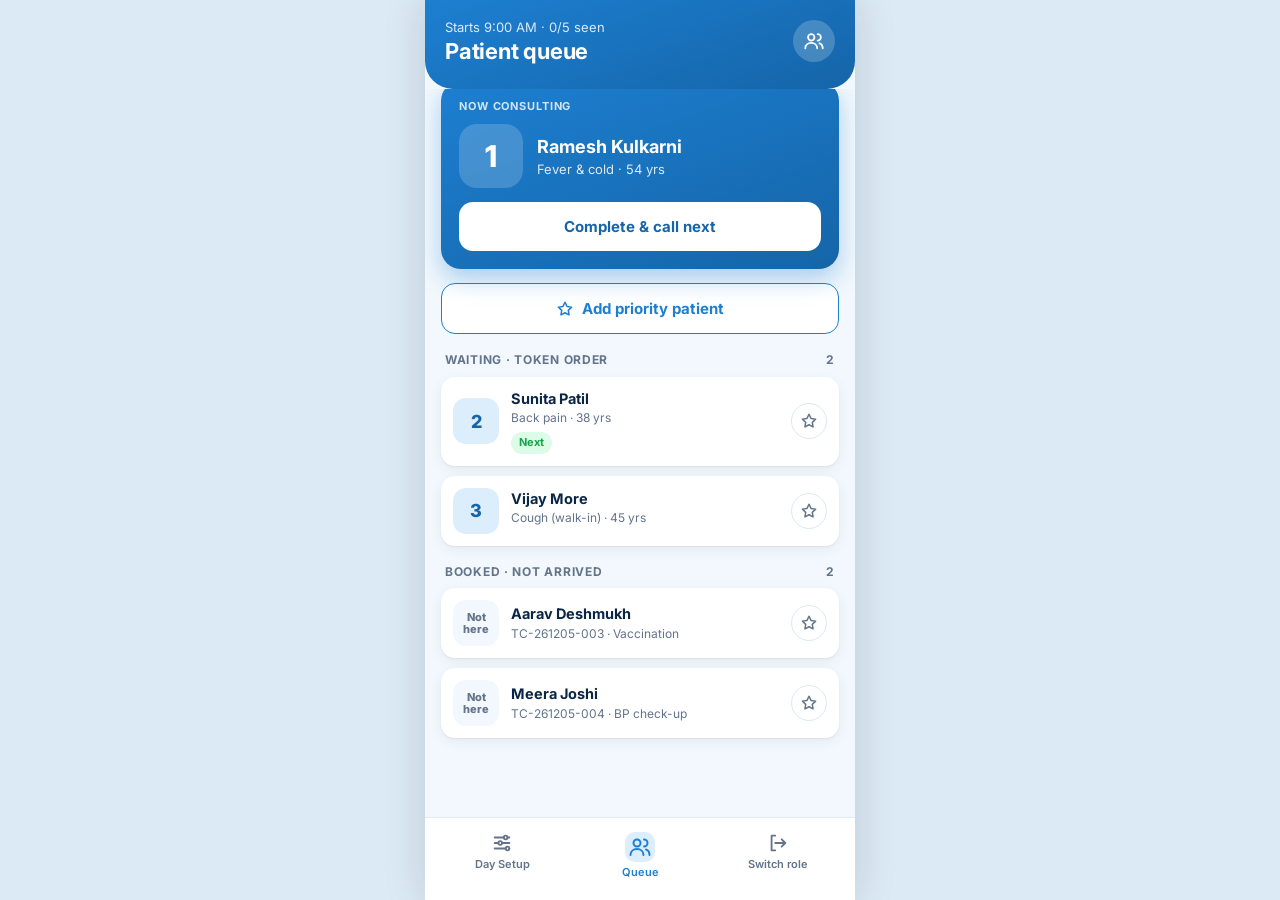
==== commit de385e43: "Switch primary palette from burgundy to light blue Co-Authored-By: Claude Sonnet 5.5 <noreply@anthro" ====
--- a/doctor-queue.html
+++ b/doctor-queue.html
@@ -1,4 +1,4 @@
-<!doctype html><html lang="en"><head><meta charset="utf-8"><meta name="viewport" content="width=device-width,initial-scale=1"><link rel="manifest" href="manifest.json"><meta name="theme-color" content="#8E0F34"><meta name="apple-mobile-web-app-capable" content="yes"><link rel="apple-touch-icon" href="icons/icon-192.png"><link rel="stylesheet" href="css/style.css"><link rel="preconnect" href="https://fonts.googleapis.com"><link href="https://fonts.googleapis.com/css2?family=Inter:wght@400;600;700;800&display=swap" rel="stylesheet"><title>Doctor · Queue</title></head><body><div class="app" id="app"></div><script src="js/tc.js"></script><script>
+<!doctype html><html lang="en"><head><meta charset="utf-8"><meta name="viewport" content="width=device-width,initial-scale=1,viewport-fit=cover"><link rel="manifest" href="manifest.json"><meta name="theme-color" content="#1D7FD1"><meta name="apple-mobile-web-app-capable" content="yes"><link rel="apple-touch-icon" href="icons/icon-192.png"><link rel="stylesheet" href="css/style.css"><link rel="preconnect" href="https://fonts.googleapis.com"><link href="https://fonts.googleapis.com/css2?family=Inter:wght@400;600;700;800&display=swap" rel="stylesheet"><title>Doctor · Queue</title></head><body><div class="app" id="app"></div><script src="js/tc.js"></script><script>
 const {icon,esc,fmtTime,shell}=TC;
 function item(a,i){
  return `<div class="item ${a.priority?'pri':''}"><div class="tk">${a.token}</div><div class="mid"><div class="nm">${esc(a.name)}</div><div class="sub">${esc(a.reason)}${a.age?' · '+esc(a.age)+' yrs':''}</div>
--- a/css/style.css
+++ b/css/style.css
@@ -1,13 +1,13 @@
 :root{
-  --p:#8E0F34;--p-d:#6E0A28;--p-l:#FBE3EC;--p-xl:#FFF5F8;--gold:#FFC719;--navy:#0B2545;
-  --ink:#0B2545;--mut:#64748B;--line:#F0DCE5;--bg:#FFF7FA;--card:#fff;
+  --p:#1D7FD1;--p-d:#1565A8;--p-l:#DCEEFB;--p-xl:#F3F9FE;--gold:#FFC719;--navy:#0B2545;
+  --ink:#0B2545;--mut:#64748B;--line:#D9E8F4;--bg:#F2F8FD;--card:#fff;
   --amber:#F5B400;--amber-l:#FFF1BF;--red:#DC2626;--red-l:#FEE2E2;
   --green:#16A34A;--green-l:#DCFCE7;--blue:#0B3D91;--blue-l:#DCE6F7;
   --r:16px;--sh:0 1px 2px rgba(15,23,42,.06),0 4px 14px rgba(15,23,42,.06);
 }
 *{box-sizing:border-box;margin:0;-webkit-tap-highlight-color:transparent}
 html,body{height:100%}
-body{font-family:Inter,"Noto Sans Devanagari",system-ui,-apple-system,"Segoe UI",Roboto,sans-serif;color:var(--ink);background:#F3DDE7;font-size:14px;line-height:1.4}
+body{font-family:Inter,"Noto Sans Devanagari",system-ui,-apple-system,"Segoe UI",Roboto,sans-serif;color:var(--ink);background:#DCEAF5;font-size:14px;line-height:1.4}
 a{color:inherit;text-decoration:none}
 button,input,select{font:inherit;color:inherit}
 .app{width:100%;max-width:430px;height:100dvh;margin:0 auto;background:var(--bg);display:flex;flex-direction:column;position:relative;overflow:hidden;box-shadow:0 0 40px rgba(15,23,42,.15)}
@@ -21,16 +21,18 @@
 .hdr p{opacity:.85;font-size:13px;margin-top:2px}
 .hdr .row{display:flex;justify-content:space-between;align-items:center;gap:12px}
 .avatar{width:42px;height:42px;border-radius:50%;background:rgba(255,255,255,.2);display:grid;place-items:center;font-weight:700;flex:none}
-.scroll{flex:1;overflow-y:auto;padding:16px 16px 24px}
+.scroll{flex:1;overflow-y:auto;padding:16px 16px calc(24px + env(safe-area-inset-bottom,0px))}
+.app>.hdr:first-child{padding-top:calc(16px + env(safe-area-inset-top,0px))}
+html.framed .app>.hdr:first-child{padding-top:16px}
 .scroll.pull{margin-top:-14px;padding-top:0}
-.tabbar{flex:none;display:flex;background:#fff;border-top:1px solid var(--p-l);padding:8px 8px 14px}
+.tabbar{flex:none;display:flex;background:#fff;border-top:1px solid var(--p-l);padding:8px 8px calc(14px + env(safe-area-inset-bottom,0px))}
 .tab{flex:1;display:flex;flex-direction:column;align-items:center;gap:3px;font-size:11px;font-weight:600;color:var(--mut);padding:6px 0;border-radius:12px}
 .tab.on{color:var(--p)}
 .tab.on{color:var(--p)}.tab.on svg{background:var(--p-l);border-radius:10px;padding:3px;width:30px;height:30px;box-sizing:border-box}
 .card{background:var(--card);border-radius:var(--r);box-shadow:var(--sh);padding:16px;margin-bottom:14px}
 .card h3{font-size:15px;font-weight:700;margin-bottom:10px}
 .sec{font-size:12px;font-weight:700;color:var(--mut);text-transform:uppercase;letter-spacing:.06em;margin:18px 4px 8px;display:flex;justify-content:space-between;align-items:center}
-.btn{display:flex;align-items:center;justify-content:center;gap:8px;width:100%;border:0;border-radius:14px;padding:14px;font-weight:700;font-size:15px;background:var(--p);color:#fff;cursor:pointer;box-shadow:0 6px 16px rgba(142,15,52,.3)}
+.btn{display:flex;align-items:center;justify-content:center;gap:8px;width:100%;border:0;border-radius:14px;padding:14px;font-weight:700;font-size:15px;background:var(--p);color:#fff;cursor:pointer;box-shadow:0 6px 16px rgba(29,127,209,.3)}
 .btn:active{transform:scale(.98)}
 .btn.sec2{background:var(--p-l);color:var(--p-d);box-shadow:none}
 .btn.ghost{background:#fff;color:var(--ink);border:1px solid var(--line);box-shadow:none}
@@ -51,7 +53,7 @@
 .tile{background:#fff;border-radius:14px;padding:10px 6px;text-align:center;box-shadow:var(--sh)}
 .tile b{display:block;font-size:20px}.tile span{font-size:10.5px;color:var(--mut);font-weight:600}
 .pull .tiles{margin-top:0}
-.seg{display:flex;background:#F3DDE7;border-radius:12px;padding:3px;margin-bottom:12px}
+.seg{display:flex;background:#DCEAF5;border-radius:12px;padding:3px;margin-bottom:12px}
 .seg button{flex:1;border:0;background:transparent;padding:8px 4px;border-radius:10px;font-size:12.5px;font-weight:700;color:var(--mut);cursor:pointer}
 .seg button.on{background:#fff;color:var(--ink);box-shadow:var(--sh)}
 .item{display:flex;gap:12px;align-items:center;background:#fff;border-radius:14px;padding:12px;margin-bottom:10px;box-shadow:var(--sh)}
@@ -90,18 +92,29 @@
 .role .go{margin-left:auto;color:var(--mut)}
 .banner{border-radius:14px;padding:12px 14px;font-size:13px;font-weight:600;margin-bottom:14px;display:flex;gap:10px;align-items:flex-start}
 .banner.warn{background:var(--amber-l);color:#6B4500}.banner.err{background:var(--red-l);color:var(--red)}.banner.ok{background:var(--green-l);color:#166534}
-.fab{position:absolute;right:16px;bottom:84px;background:var(--p);color:#fff;border:0;border-radius:999px;padding:14px 18px;font-weight:700;display:flex;gap:8px;align-items:center;box-shadow:0 8px 20px rgba(142,15,52,.4);cursor:pointer}
+.fab{position:absolute;right:16px;bottom:calc(84px + env(safe-area-inset-bottom,0px));background:var(--p);color:#fff;border:0;border-radius:999px;padding:14px 18px;font-weight:700;display:flex;gap:8px;align-items:center;box-shadow:0 8px 20px rgba(29,127,209,.4);cursor:pointer}
 .sheet-bg{position:absolute;inset:0;background:rgba(15,23,42,.5);display:flex;align-items:flex-end;z-index:20}
-.sheet{background:#fff;width:100%;border-radius:24px 24px 0 0;padding:18px 18px 28px}
+.sheet{background:#fff;width:100%;border-radius:24px 24px 0 0;padding:18px 18px calc(28px + env(safe-area-inset-bottom,0px))}
 .sheet h3{margin-bottom:14px;font-size:17px}
-.toast{position:absolute;left:50%;bottom:90px;transform:translateX(-50%);background:var(--ink);color:#fff;padding:10px 16px;border-radius:12px;font-size:13px;font-weight:600;z-index:30;white-space:nowrap}
+.toast{position:absolute;left:50%;bottom:calc(90px + env(safe-area-inset-bottom,0px));transform:translateX(-50%);background:var(--ink);color:#fff;padding:10px 16px;border-radius:12px;font-size:13px;font-weight:600;z-index:30;white-space:nowrap}
 .toggle{width:52px;height:30px;background:var(--line);border-radius:99px;position:relative;cursor:pointer;border:0;flex:none}
 .toggle:after{content:"";position:absolute;top:3px;left:3px;width:24px;height:24px;border-radius:50%;background:#fff;transition:.2s;box-shadow:0 1px 3px rgba(0,0,0,.3)}
 .toggle.on{background:var(--p)}.toggle.on:after{left:25px}
 .empty{text-align:center;color:var(--mut);padding:28px 12px;font-size:13px}
-.now{background:linear-gradient(160deg,var(--p),var(--p-d));color:#fff;border-radius:20px;padding:18px;margin-bottom:14px;box-shadow:0 10px 24px rgba(142,15,52,.35)}
+.now{background:linear-gradient(160deg,var(--p),var(--p-d));color:#fff;border-radius:20px;padding:18px;margin-bottom:14px;box-shadow:0 10px 24px rgba(29,127,209,.35)}
 .now .lbl{font-size:11px;font-weight:700;opacity:.8;text-transform:uppercase;letter-spacing:.08em}
 .now .row{display:flex;gap:14px;align-items:center;margin:10px 0 14px}
 .now .tkn{width:64px;height:64px;border-radius:18px;background:rgba(255,255,255,.18);display:grid;place-items:center;font-size:30px;font-weight:800}
 .now b{font-size:18px;display:block}.now span{opacity:.85;font-size:13px}
 .now .btn{background:#fff;color:var(--p-d);box-shadow:none}
+
+/* Installed app (Samsung/Android): keep content clear of the system nav bar even if the OS reports no inset */
+:root{--safe-b:env(safe-area-inset-bottom,0px)}
+@media (display-mode:standalone),(display-mode:fullscreen),(display-mode:minimal-ui){
+  :root{--safe-b:max(env(safe-area-inset-bottom,0px),28px)}
+  .tabbar{padding-bottom:calc(10px + var(--safe-b))}
+  .fab{bottom:calc(84px + var(--safe-b))}
+  .toast{bottom:calc(90px + var(--safe-b))}
+  .sheet{padding-bottom:calc(24px + var(--safe-b))}
+  .scroll{padding-bottom:calc(24px + var(--safe-b))}
+}
